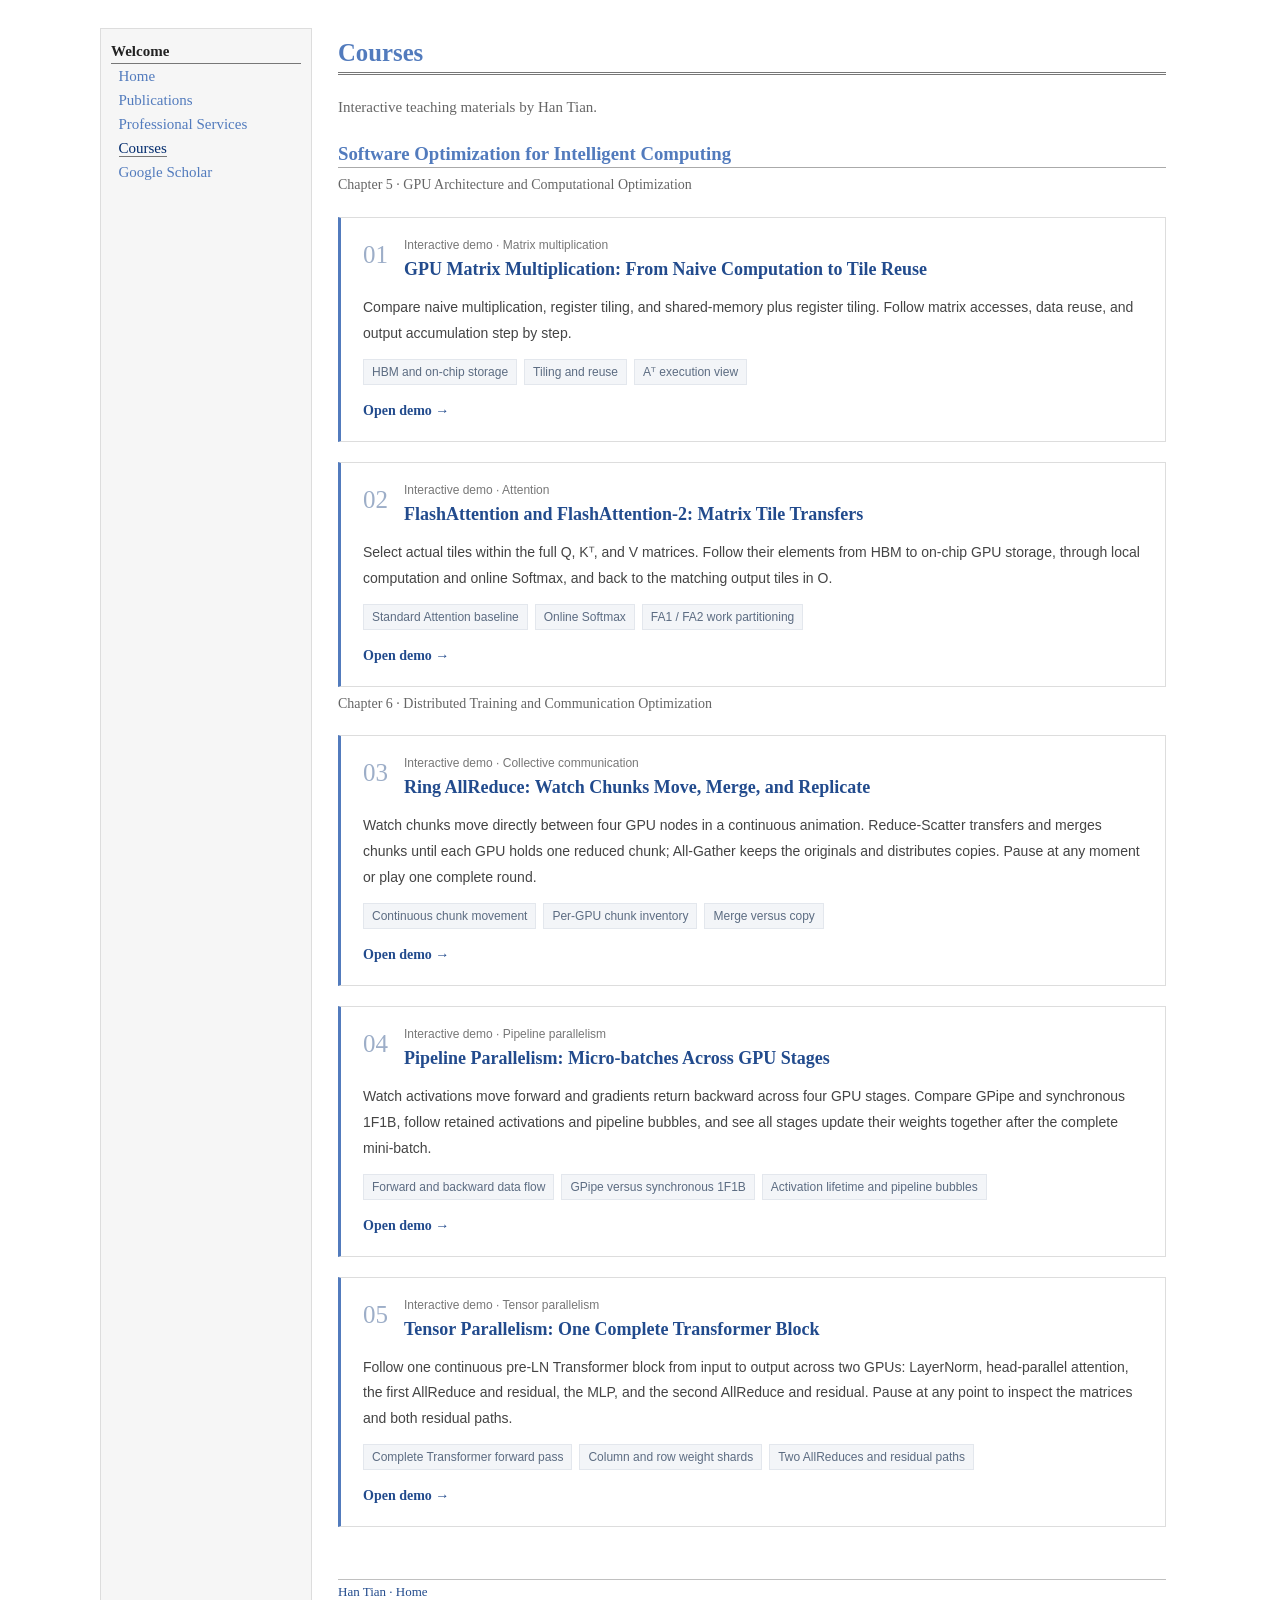
==== courses/index.html @ 41c68da9 "Animate one continuous tensor-parallel Transformer block" ====
<!doctype html><html lang="en"><head><meta charset="utf-8"><meta name="viewport" content="width=device-width, initial-scale=1"><title>Courses | Han Tian</title><meta name="description" content="Interactive course materials: GPU matrix multiplication, FlashAttention, Ring AllReduce, pipeline parallelism, and tensor parallelism."><meta name="author" content="Han Tian"><link rel="stylesheet" href="../stylesheets/styles.css"><link rel="stylesheet" href="courses.css"></head><body><table summary="Page layout" id="tlayout"><tr valign="top"><td id="layout-menu"><nav aria-label="Main navigation">
<div class="menu-category">Welcome</div>
<div class="menu-item"><a href="../index.html">Home</a></div>
<div class="menu-item"><a href="../index.html#publications">Publications</a></div>
<div class="menu-item"><a href="../index.html#services">Professional Services</a></div>
<div class="menu-item"><a href="./" class="current" aria-current="page">Courses</a></div>
<div class="menu-item"><a href="https://scholar.google.com/citations?user=XRZMwv4AAAAJ&amp;hl=en&amp;authuser=1">Google Scholar</a></div>
</nav></td><td id="layout-content"><main>
<div class="course-top"><div id="toptitle"><h1>Courses</h1></div></div>
<p class="intro">Interactive teaching materials by Han Tian.</p>
<section aria-labelledby="course-title">
<h2 id="course-title">Software Optimization for Intelligent Computing</h2>
<p class="course-subtitle">Chapter 5 · GPU Architecture and Computational Optimization</p>
<div class="resource-list">
<article class="resource" aria-labelledby="matmul-title"><div class="resource-heading"><span class="resource-number">01</span><div><p class="resource-type">Interactive demo · Matrix multiplication</p><h3 id="matmul-title"><a href="demos/matmul.html">GPU Matrix Multiplication: From Naive Computation to Tile Reuse</a></h3></div></div>
<p>Compare naive multiplication, register tiling, and shared-memory plus register tiling. Follow matrix accesses, data reuse, and output accumulation step by step.</p>
<ul class="topics"><li>HBM and on-chip storage</li><li>Tiling and reuse</li><li>Aᵀ execution view</li></ul>
<div class="resource-actions"><a class="open-demo" href="demos/matmul.html">Open demo →</a></div></article>
<article class="resource" aria-labelledby="attention-title"><div class="resource-heading"><span class="resource-number">02</span><div><p class="resource-type">Interactive demo · Attention</p><h3 id="attention-title"><a href="demos/flashattention.html">FlashAttention and FlashAttention-2: Matrix Tile Transfers</a></h3></div></div>
<p>Select actual tiles within the full Q, Kᵀ, and V matrices. Follow their elements from HBM to on-chip GPU storage, through local computation and online Softmax, and back to the matching output tiles in O.</p>
<ul class="topics"><li>Standard Attention baseline</li><li>Online Softmax</li><li>FA1 / FA2 work partitioning</li></ul>
<div class="resource-actions"><a class="open-demo" href="demos/flashattention.html">Open demo →</a></div></article>
</div>
<p class="course-subtitle">Chapter 6 · Distributed Training and Communication Optimization</p>
<div class="resource-list">
<article class="resource" aria-labelledby="allreduce-title"><div class="resource-heading"><span class="resource-number">03</span><div><p class="resource-type">Interactive demo · Collective communication</p><h3 id="allreduce-title"><a href="demos/ring-allreduce.html">Ring AllReduce: Watch Chunks Move, Merge, and Replicate</a></h3></div></div>
<p>Watch chunks move directly between four GPU nodes in a continuous animation. Reduce-Scatter transfers and merges chunks until each GPU holds one reduced chunk; All-Gather keeps the originals and distributes copies. Pause at any moment or play one complete round.</p>
<ul class="topics"><li>Continuous chunk movement</li><li>Per-GPU chunk inventory</li><li>Merge versus copy</li></ul>
<div class="resource-actions"><a class="open-demo" href="demos/ring-allreduce.html">Open demo →</a></div></article>
<article class="resource" aria-labelledby="pipeline-title"><div class="resource-heading"><span class="resource-number">04</span><div><p class="resource-type">Interactive demo · Pipeline parallelism</p><h3 id="pipeline-title"><a href="demos/pipeline-parallelism.html">Pipeline Parallelism: Micro-batches Across GPU Stages</a></h3></div></div>
<p>Watch activations move forward and gradients return backward across four GPU stages. Compare GPipe and synchronous 1F1B, follow retained activations and pipeline bubbles, and see all stages update their weights together after the complete mini-batch.</p>
<ul class="topics"><li>Forward and backward data flow</li><li>GPipe versus synchronous 1F1B</li><li>Activation lifetime and pipeline bubbles</li></ul>
<div class="resource-actions"><a class="open-demo" href="demos/pipeline-parallelism.html">Open demo →</a></div></article>
<article class="resource" aria-labelledby="tensor-title"><div class="resource-heading"><span class="resource-number">05</span><div><p class="resource-type">Interactive demo · Tensor parallelism</p><h3 id="tensor-title"><a href="demos/tensor-parallelism.html">Tensor Parallelism: One Complete Transformer Block</a></h3></div></div>
<p>Follow one continuous pre-LN Transformer block from input to output across two GPUs: LayerNorm, head-parallel attention, the first AllReduce and residual, the MLP, and the second AllReduce and residual. Pause at any point to inspect the matrices and both residual paths.</p>
<ul class="topics"><li>Complete Transformer forward pass</li><li>Column and row weight shards</li><li>Two AllReduces and residual paths</li></ul>
<div class="resource-actions"><a class="open-demo" href="demos/tensor-parallelism.html">Open demo →</a></div></article>
</div></section></main>
<div id="footer"><div id="footer-text"><a href="../index.html">Han Tian · Home</a></div></div></td></tr></table>
</body></html>
---- stylesheets/styles.css ----
html {
  scroll-behavior: smooth;
}

body {
  background: #fff;
  color: #222;
  font-family: Georgia, "Times New Roman", serif;
  font-size: 15px;
  line-height: 1.35;
  margin: 0;
  padding: 0 0 18px;
}

a {
  color: #224b8d;
  text-decoration: none;
}

a:hover {
  border-bottom: 1px dotted #777;
}

em {
  font-style: italic;
}

strong,
b {
  font-weight: bold;
}

table#tlayout {
  background: #fff;
  border: none;
  border-collapse: separate;
  border-spacing: 0;
  margin: 28px auto 0;
  max-width: 1080px;
  width: calc(100% - 48px);
}

#layout-menu {
  background: #f6f6f6;
  border: 1px solid #ddd;
  font-size: 15px;
  padding: 9px 10px 14px;
  position: sticky;
  text-align: left;
  top: 20px;
  vertical-align: top;
  white-space: nowrap;
  width: 190px;
}

.menu-category {
  border-bottom: 1px solid #777;
  color: #222;
  font-weight: bold;
  margin-top: 0.7em;
  padding: 0.2em 0 0.1em;
}

.menu-category:first-child {
  margin-top: 0;
}

.menu-item {
  padding-left: 16px;
  text-indent: -16px;
}

#layout-menu a {
  color: #527bbd;
  line-height: 1.6;
  margin-left: 0.5em;
}

#layout-menu a.current {
  border-bottom: 1px solid #777;
  color: #022b6d;
}

#layout-content {
  background: #fff;
  border: none;
  padding: 0 14px 0 26px;
  text-align: left;
  vertical-align: top;
}

#toptitle {
  border-bottom: 3px double #777;
  margin-bottom: 1.5em;
  padding-bottom: 0.2em;
}

h1,
h2,
h3 {
  color: #527bbd;
  line-height: 1.05;
}

h1 {
  border-bottom: none;
  font-size: 165%;
  margin: 0.5em 0 0;
  padding: 0 0 0.1em;
}

h2 {
  border-bottom: 1px solid #aaa;
  font-size: 125%;
  margin: 0.85em 0 0.35em;
  padding: 0.55em 0 0.2em;
}

h3 {
  border-bottom: none;
  font-size: 110%;
  margin: 0.8em 0 0.35em;
  padding: 0.35em 0 0;
}

p {
  margin: 0 0 0.8em;
  padding: 0;
}

ul,
ol {
  margin: 0.2em 0 0.9em 1.5em;
  padding: 0;
}

ul {
  list-style-position: outside;
  list-style-type: square;
}

li {
  margin: 0 0 0.25em;
}

li p {
  margin-bottom: 0.35em;
}

small {
  font-size: 85%;
}

img {
  border: none;
  max-width: 100%;
}

table.imgtable,
table.imgtable td {
  border: none;
  text-align: left;
}

table.imgtable {
  border-collapse: collapse;
  margin: 0 0 1.1em;
  width: auto;
}

table.imgtable td {
  padding: 0 18px 0 0;
  vertical-align: top;
}

.profile-photo {
  background: #fff;
  border: 1px solid #ddd;
  height: 220px;
  object-fit: cover;
  padding: 3px;
  width: 220px;
}

.profile-info {
  min-width: 340px;
}

.profile-title {
  font-size: 1.25em;
}

#news-list li {
  display: none;
}

#news-list li:nth-child(-n+5) {
  display: list-item;
}

#toggle-news {
  display: inline-block;
  margin: -0.2em 0 0.8em;
}

.service-columns {
  display: grid;
  gap: 0 36px;
  grid-template-columns: repeat(2, minmax(240px, 1fr));
  margin: 0.25em 0 0.9em;
}

.service-section h3 {
  color: #222;
  font-size: 105%;
  margin: 0.15em 0 0.25em;
  padding-top: 0;
}

.service-section ul {
  margin-bottom: 0.45em;
}

#footer {
  border-top: 1px solid #c0c0c0;
  color: #999;
  font-size: small;
  margin-top: 4em;
  padding-top: 0.2em;
}

#footer-text {
  padding-bottom: 8px;
}

@media print {
  #layout-menu {
    display: none;
  }
}

@media screen and (max-width: 820px) {
  body {
    font-size: 15px;
  }

  table#tlayout,
  table#tlayout tbody,
  table#tlayout tr,
  #layout-menu,
  #layout-content {
    display: block;
    width: auto;
  }

  table#tlayout {
    margin-top: 14px;
    width: calc(100% - 28px);
  }

  #layout-menu {
    margin-bottom: 18px;
    position: static;
    white-space: normal;
  }

  .menu-item {
    display: inline-block;
    margin-right: 14px;
  }

  #layout-content {
    padding: 0;
  }

  table.imgtable,
  table.imgtable tbody,
  table.imgtable tr,
  table.imgtable td {
    display: block;
    width: auto;
  }

  table.imgtable td {
    padding: 0;
  }

  .profile-photo {
    height: auto;
    margin-bottom: 12px;
    max-width: 220px;
    width: 70vw;
  }

  .profile-info {
    min-width: 0;
  }

  .service-columns {
    grid-template-columns: 1fr;
  }
}
---- courses/courses.css ----
.intro,.course-subtitle{color:#666}.course-subtitle{font-size:14px;margin-top:8px}.resource-list{margin-top:22px;display:grid;gap:20px}.resource{border:1px solid #ddd;border-left:3px solid #527bbd;padding:20px 22px;background:#fff}.resource-heading{display:flex;gap:16px;align-items:flex-start;margin-bottom:12px}.resource-number{font-size:25px;color:#9daec8;line-height:1.35}.resource-type{font:12px -apple-system,BlinkMacSystemFont,sans-serif;color:#777;margin-bottom:4px}.resource h3{font-size:18px;line-height:1.5;margin:0;padding:0}.resource>p{font-family:-apple-system,BlinkMacSystemFont,"PingFang SC","Microsoft YaHei",sans-serif;font-size:14px;line-height:1.85;color:#444}.topics{list-style:none;display:flex;gap:7px;flex-wrap:wrap;margin:12px 0 17px}.topics li{font:12px -apple-system,BlinkMacSystemFont,sans-serif;background:#f3f5f8;border:1px solid #e3e7ed;color:#5c6c82;padding:5px 8px;margin:0}.resource-actions{display:flex;gap:20px;flex-wrap:wrap;align-items:center;font-size:14px}.open-demo{font-weight:bold}a:focus-visible{outline:2px solid #527bbd;outline-offset:4px}@media(max-width:600px){.resource{padding:16px 14px}.resource-heading{gap:10px}.resource h3{font-size:16px}.resource-actions{gap:13px;font-size:13px}.resource-number{font-size:20px}}
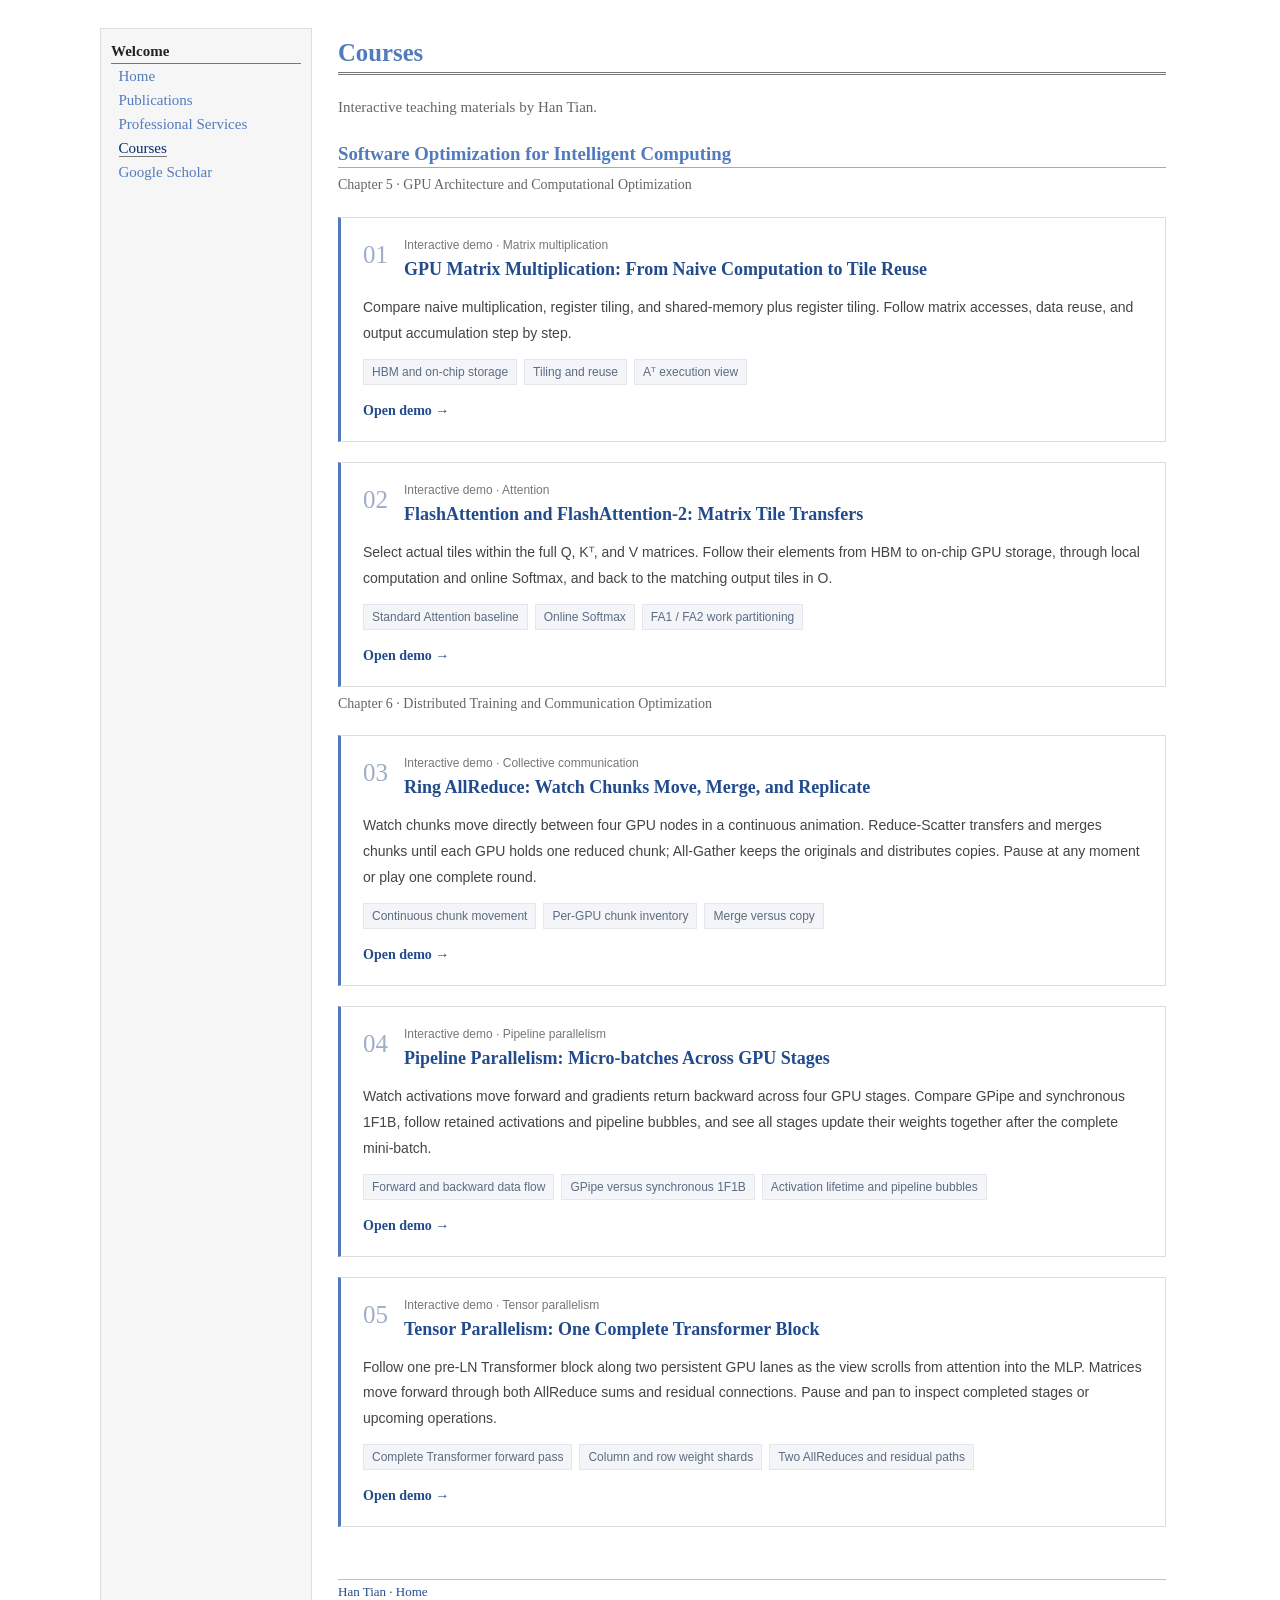
==== commit becb8f38: "Scroll tensor-parallel block forward along persistent GPU lanes" ====
--- a/courses/index.html
+++ b/courses/index.html
@@ -32,7 +32,7 @@
 <ul class="topics"><li>Forward and backward data flow</li><li>GPipe versus synchronous 1F1B</li><li>Activation lifetime and pipeline bubbles</li></ul>
 <div class="resource-actions"><a class="open-demo" href="demos/pipeline-parallelism.html">Open demo →</a></div></article>
 <article class="resource" aria-labelledby="tensor-title"><div class="resource-heading"><span class="resource-number">05</span><div><p class="resource-type">Interactive demo · Tensor parallelism</p><h3 id="tensor-title"><a href="demos/tensor-parallelism.html">Tensor Parallelism: One Complete Transformer Block</a></h3></div></div>
-<p>Follow one continuous pre-LN Transformer block from input to output across two GPUs: LayerNorm, head-parallel attention, the first AllReduce and residual, the MLP, and the second AllReduce and residual. Pause at any point to inspect the matrices and both residual paths.</p>
+<p>Follow one pre-LN Transformer block along two persistent GPU lanes as the view scrolls from attention into the MLP. Matrices move forward through both AllReduce sums and residual connections. Pause and pan to inspect completed stages or upcoming operations.</p>
 <ul class="topics"><li>Complete Transformer forward pass</li><li>Column and row weight shards</li><li>Two AllReduces and residual paths</li></ul>
 <div class="resource-actions"><a class="open-demo" href="demos/tensor-parallelism.html">Open demo →</a></div></article>
 </div></section></main>
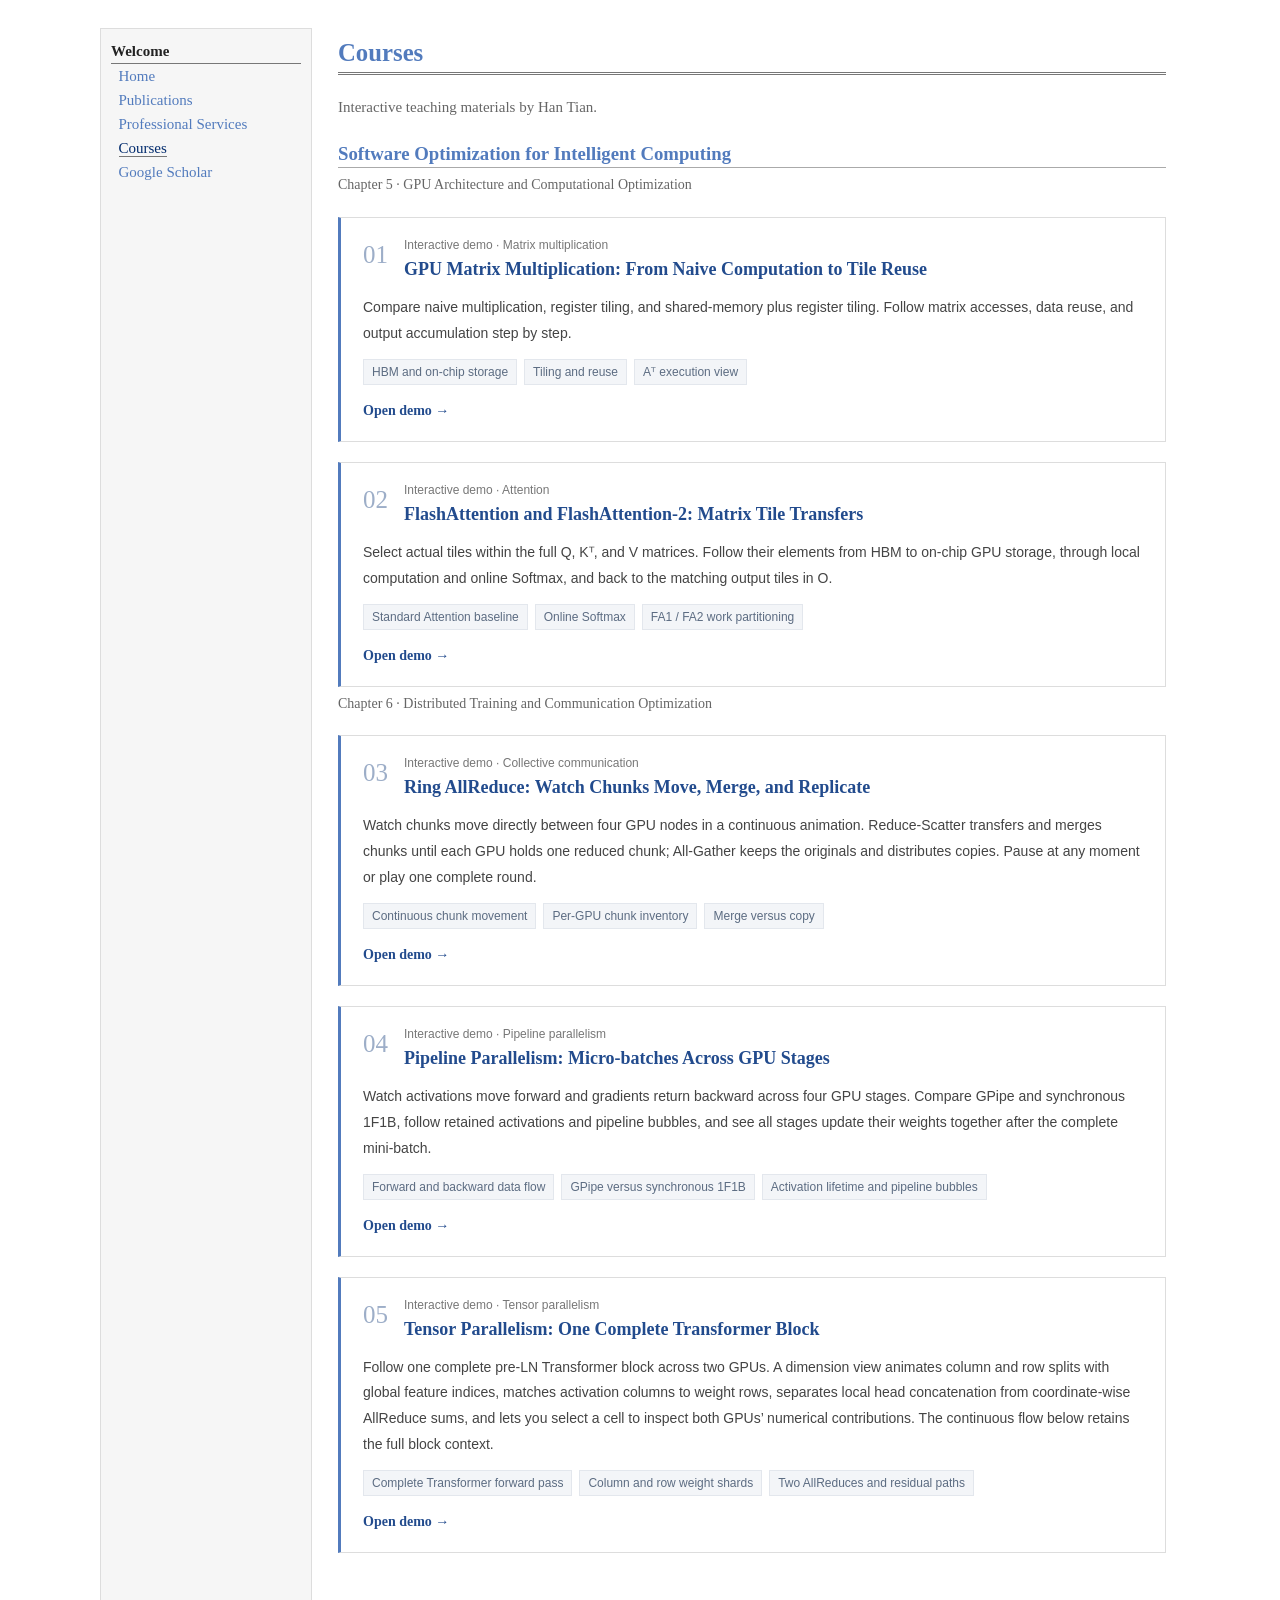
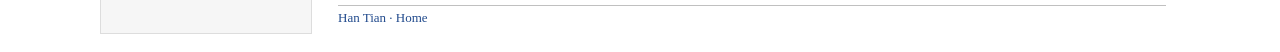
==== commit fd451b9d: "Animate indexed tensor splits and coordinate-wise reductions" ====
--- a/courses/index.html
+++ b/courses/index.html
@@ -32,7 +32,7 @@
 <ul class="topics"><li>Forward and backward data flow</li><li>GPipe versus synchronous 1F1B</li><li>Activation lifetime and pipeline bubbles</li></ul>
 <div class="resource-actions"><a class="open-demo" href="demos/pipeline-parallelism.html">Open demo →</a></div></article>
 <article class="resource" aria-labelledby="tensor-title"><div class="resource-heading"><span class="resource-number">05</span><div><p class="resource-type">Interactive demo · Tensor parallelism</p><h3 id="tensor-title"><a href="demos/tensor-parallelism.html">Tensor Parallelism: One Complete Transformer Block</a></h3></div></div>
-<p>Follow one pre-LN Transformer block along two persistent GPU lanes as the view scrolls from attention into the MLP. Matrices move forward through both AllReduce sums and residual connections. Pause and pan to inspect completed stages or upcoming operations.</p>
+<p>Follow one complete pre-LN Transformer block across two GPUs. A dimension view animates column and row splits with global feature indices, matches activation columns to weight rows, separates local head concatenation from coordinate-wise AllReduce sums, and lets you select a cell to inspect both GPUs’ numerical contributions. The continuous flow below retains the full block context.</p>
 <ul class="topics"><li>Complete Transformer forward pass</li><li>Column and row weight shards</li><li>Two AllReduces and residual paths</li></ul>
 <div class="resource-actions"><a class="open-demo" href="demos/tensor-parallelism.html">Open demo →</a></div></article>
 </div></section></main>
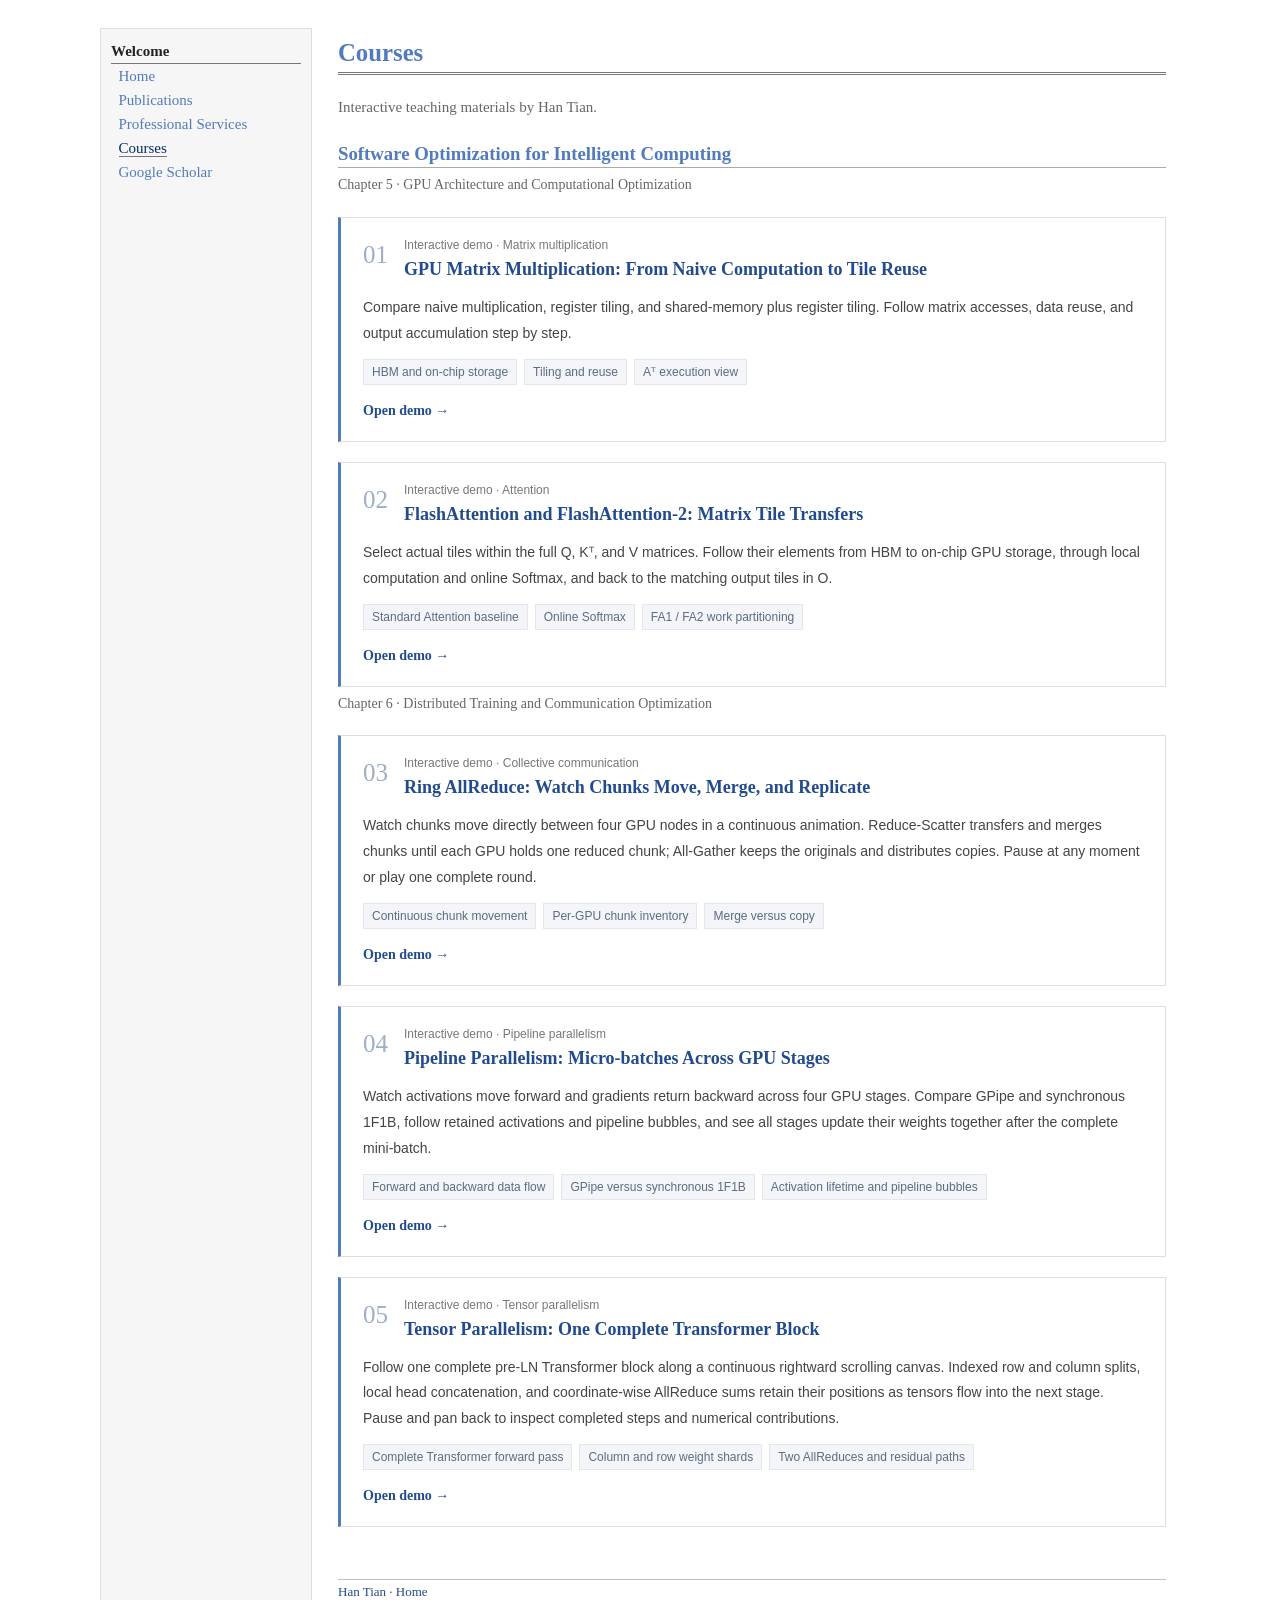
==== commit 3cf781ee: "Keep dimension details on one continuous scrolling canvas" ====
--- a/courses/index.html
+++ b/courses/index.html
@@ -32,7 +32,7 @@
 <ul class="topics"><li>Forward and backward data flow</li><li>GPipe versus synchronous 1F1B</li><li>Activation lifetime and pipeline bubbles</li></ul>
 <div class="resource-actions"><a class="open-demo" href="demos/pipeline-parallelism.html">Open demo →</a></div></article>
 <article class="resource" aria-labelledby="tensor-title"><div class="resource-heading"><span class="resource-number">05</span><div><p class="resource-type">Interactive demo · Tensor parallelism</p><h3 id="tensor-title"><a href="demos/tensor-parallelism.html">Tensor Parallelism: One Complete Transformer Block</a></h3></div></div>
-<p>Follow one complete pre-LN Transformer block across two GPUs. A dimension view animates column and row splits with global feature indices, matches activation columns to weight rows, separates local head concatenation from coordinate-wise AllReduce sums, and lets you select a cell to inspect both GPUs’ numerical contributions. The continuous flow below retains the full block context.</p>
+<p>Follow one complete pre-LN Transformer block along a continuous rightward scrolling canvas. Indexed row and column splits, local head concatenation, and coordinate-wise AllReduce sums retain their positions as tensors flow into the next stage. Pause and pan back to inspect completed steps and numerical contributions.</p>
 <ul class="topics"><li>Complete Transformer forward pass</li><li>Column and row weight shards</li><li>Two AllReduces and residual paths</li></ul>
 <div class="resource-actions"><a class="open-demo" href="demos/tensor-parallelism.html">Open demo →</a></div></article>
 </div></section></main>
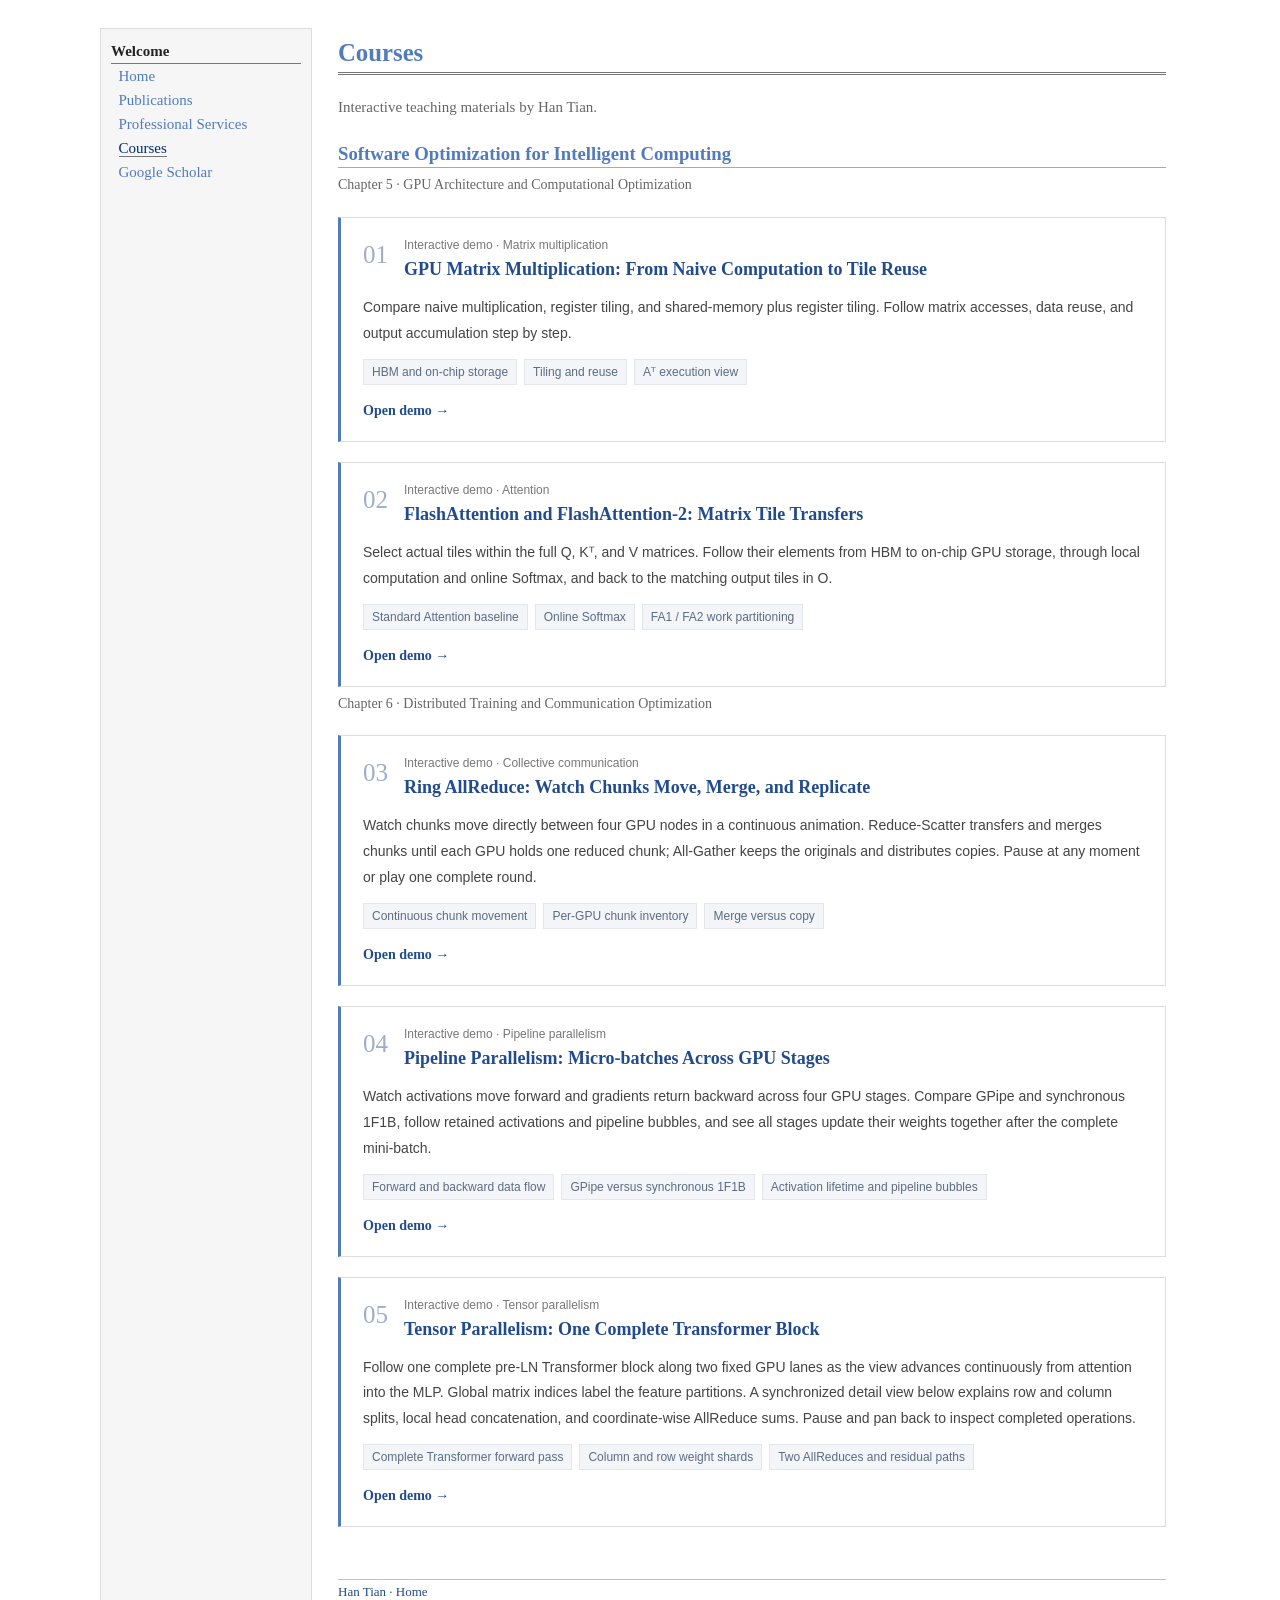
==== commit 2b67451b: "Restore compact continuous GPU-lane scrolling" ====
--- a/courses/index.html
+++ b/courses/index.html
@@ -32,7 +32,7 @@
 <ul class="topics"><li>Forward and backward data flow</li><li>GPipe versus synchronous 1F1B</li><li>Activation lifetime and pipeline bubbles</li></ul>
 <div class="resource-actions"><a class="open-demo" href="demos/pipeline-parallelism.html">Open demo →</a></div></article>
 <article class="resource" aria-labelledby="tensor-title"><div class="resource-heading"><span class="resource-number">05</span><div><p class="resource-type">Interactive demo · Tensor parallelism</p><h3 id="tensor-title"><a href="demos/tensor-parallelism.html">Tensor Parallelism: One Complete Transformer Block</a></h3></div></div>
-<p>Follow one complete pre-LN Transformer block along a continuous rightward scrolling canvas. Indexed row and column splits, local head concatenation, and coordinate-wise AllReduce sums retain their positions as tensors flow into the next stage. Pause and pan back to inspect completed steps and numerical contributions.</p>
+<p>Follow one complete pre-LN Transformer block along two fixed GPU lanes as the view advances continuously from attention into the MLP. Global matrix indices label the feature partitions. A synchronized detail view below explains row and column splits, local head concatenation, and coordinate-wise AllReduce sums. Pause and pan back to inspect completed operations.</p>
 <ul class="topics"><li>Complete Transformer forward pass</li><li>Column and row weight shards</li><li>Two AllReduces and residual paths</li></ul>
 <div class="resource-actions"><a class="open-demo" href="demos/tensor-parallelism.html">Open demo →</a></div></article>
 </div></section></main>
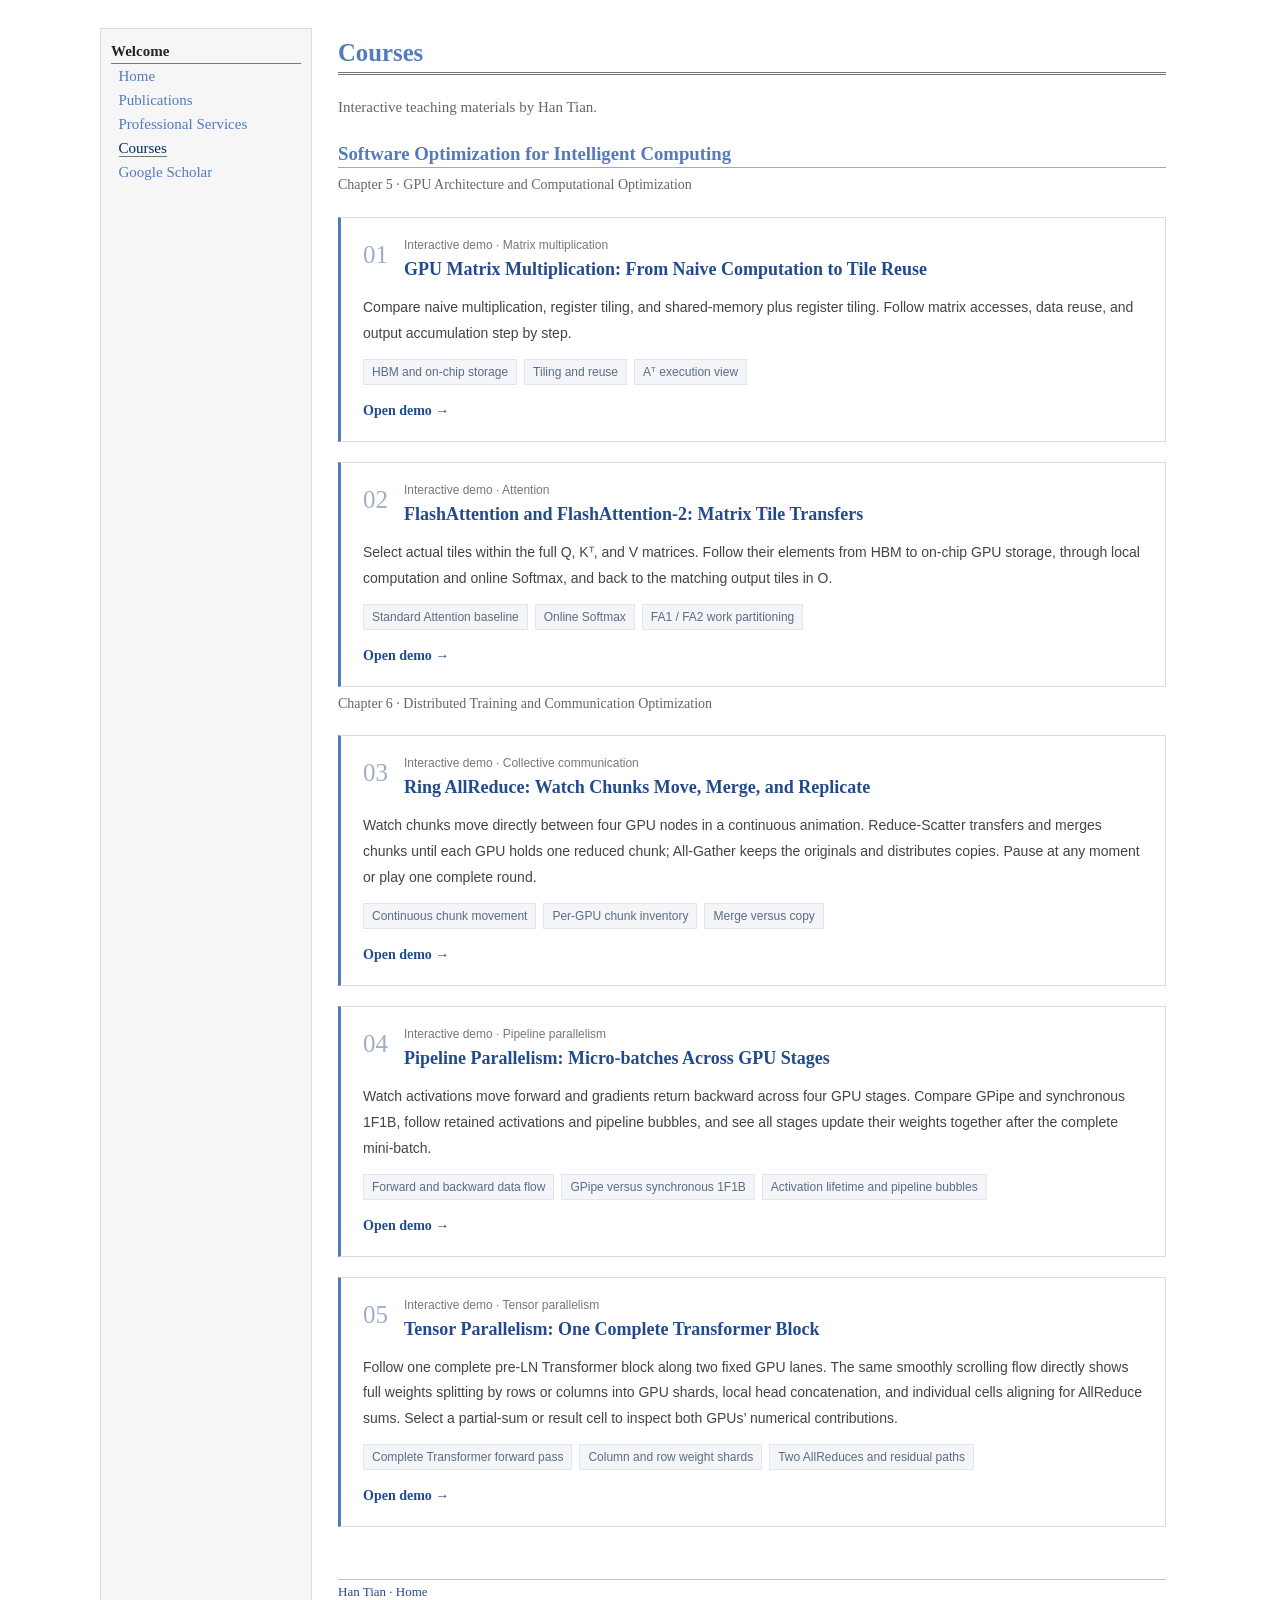
==== commit 234f810b: "Integrate tensor cuts and reductions into the continuous GPU flow" ====
--- a/courses/index.html
+++ b/courses/index.html
@@ -32,7 +32,7 @@
 <ul class="topics"><li>Forward and backward data flow</li><li>GPipe versus synchronous 1F1B</li><li>Activation lifetime and pipeline bubbles</li></ul>
 <div class="resource-actions"><a class="open-demo" href="demos/pipeline-parallelism.html">Open demo →</a></div></article>
 <article class="resource" aria-labelledby="tensor-title"><div class="resource-heading"><span class="resource-number">05</span><div><p class="resource-type">Interactive demo · Tensor parallelism</p><h3 id="tensor-title"><a href="demos/tensor-parallelism.html">Tensor Parallelism: One Complete Transformer Block</a></h3></div></div>
-<p>Follow one complete pre-LN Transformer block along two fixed GPU lanes as the view advances continuously from attention into the MLP. Global matrix indices label the feature partitions. A synchronized detail view below explains row and column splits, local head concatenation, and coordinate-wise AllReduce sums. Pause and pan back to inspect completed operations.</p>
+<p>Follow one complete pre-LN Transformer block along two fixed GPU lanes. The same smoothly scrolling flow directly shows full weights splitting by rows or columns into GPU shards, local head concatenation, and individual cells aligning for AllReduce sums. Select a partial-sum or result cell to inspect both GPUs’ numerical contributions.</p>
 <ul class="topics"><li>Complete Transformer forward pass</li><li>Column and row weight shards</li><li>Two AllReduces and residual paths</li></ul>
 <div class="resource-actions"><a class="open-demo" href="demos/tensor-parallelism.html">Open demo →</a></div></article>
 </div></section></main>
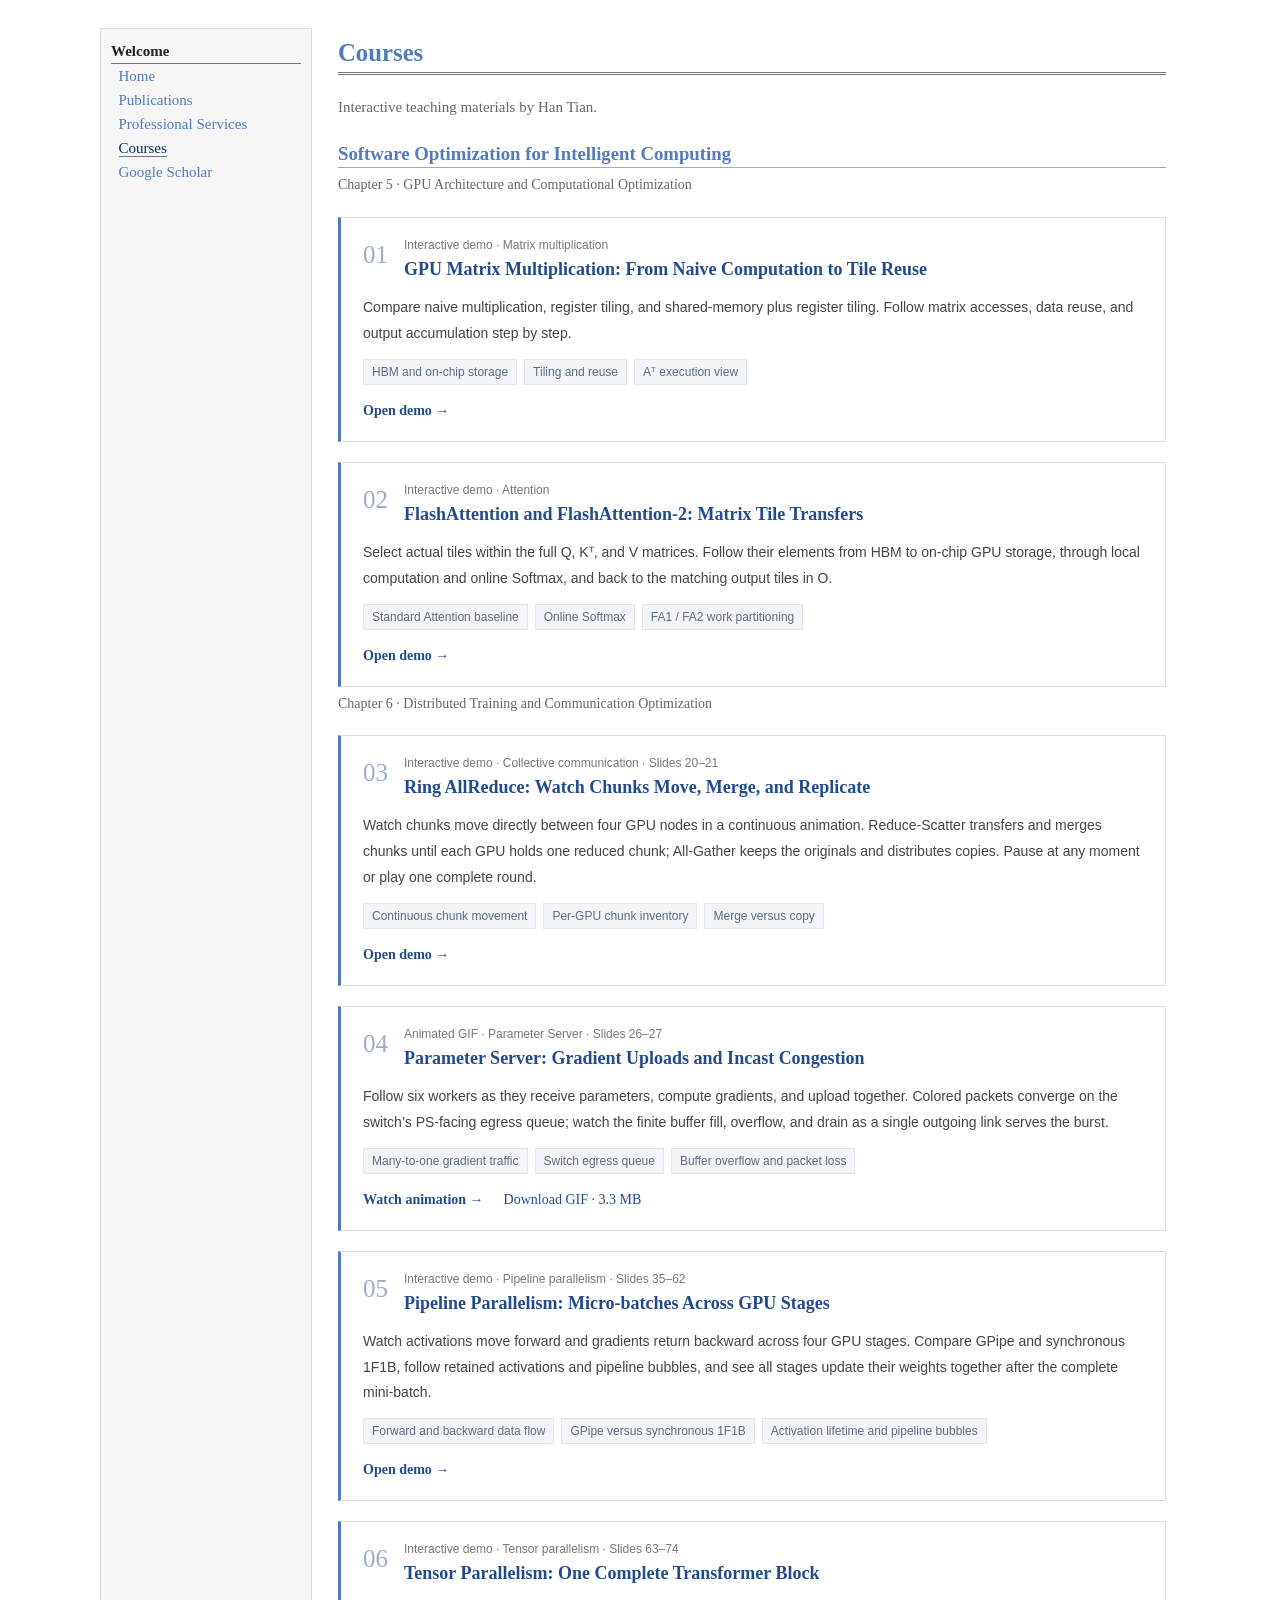
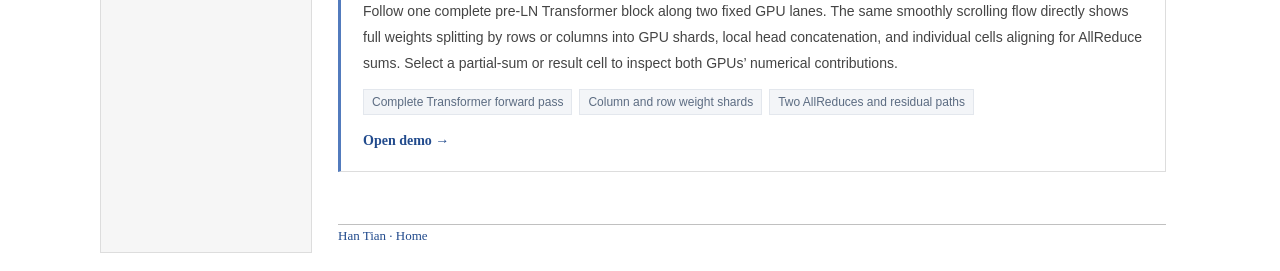
==== commit c76f973e: "Publish Parameter Server incast animation in course order" ====
--- a/courses/index.html
+++ b/courses/index.html
@@ -1,4 +1,4 @@
-<!doctype html><html lang="en"><head><meta charset="utf-8"><meta name="viewport" content="width=device-width, initial-scale=1"><title>Courses | Han Tian</title><meta name="description" content="Interactive course materials: GPU matrix multiplication, FlashAttention, Ring AllReduce, pipeline parallelism, and tensor parallelism."><meta name="author" content="Han Tian"><link rel="stylesheet" href="../stylesheets/styles.css"><link rel="stylesheet" href="courses.css"></head><body><table summary="Page layout" id="tlayout"><tr valign="top"><td id="layout-menu"><nav aria-label="Main navigation">
+<!doctype html><html lang="en"><head><meta charset="utf-8"><meta name="viewport" content="width=device-width, initial-scale=1"><title>Courses | Han Tian</title><meta name="description" content="Interactive course materials: GPU matrix multiplication, FlashAttention, Ring AllReduce, Parameter Server incast, pipeline parallelism, and tensor parallelism."><meta name="author" content="Han Tian"><link rel="stylesheet" href="../stylesheets/styles.css"><link rel="stylesheet" href="courses.css"></head><body><table summary="Page layout" id="tlayout"><tr valign="top"><td id="layout-menu"><nav aria-label="Main navigation">
 <div class="menu-category">Welcome</div>
 <div class="menu-item"><a href="../index.html">Home</a></div>
 <div class="menu-item"><a href="../index.html#publications">Publications</a></div>
@@ -23,15 +23,19 @@
 </div>
 <p class="course-subtitle">Chapter 6 · Distributed Training and Communication Optimization</p>
 <div class="resource-list">
-<article class="resource" aria-labelledby="allreduce-title"><div class="resource-heading"><span class="resource-number">03</span><div><p class="resource-type">Interactive demo · Collective communication</p><h3 id="allreduce-title"><a href="demos/ring-allreduce.html">Ring AllReduce: Watch Chunks Move, Merge, and Replicate</a></h3></div></div>
+<article class="resource" aria-labelledby="allreduce-title"><div class="resource-heading"><span class="resource-number">03</span><div><p class="resource-type">Interactive demo · Collective communication · Slides 20–21</p><h3 id="allreduce-title"><a href="demos/ring-allreduce.html">Ring AllReduce: Watch Chunks Move, Merge, and Replicate</a></h3></div></div>
 <p>Watch chunks move directly between four GPU nodes in a continuous animation. Reduce-Scatter transfers and merges chunks until each GPU holds one reduced chunk; All-Gather keeps the originals and distributes copies. Pause at any moment or play one complete round.</p>
 <ul class="topics"><li>Continuous chunk movement</li><li>Per-GPU chunk inventory</li><li>Merge versus copy</li></ul>
 <div class="resource-actions"><a class="open-demo" href="demos/ring-allreduce.html">Open demo →</a></div></article>
-<article class="resource" aria-labelledby="pipeline-title"><div class="resource-heading"><span class="resource-number">04</span><div><p class="resource-type">Interactive demo · Pipeline parallelism</p><h3 id="pipeline-title"><a href="demos/pipeline-parallelism.html">Pipeline Parallelism: Micro-batches Across GPU Stages</a></h3></div></div>
+<article class="resource" aria-labelledby="incast-title"><div class="resource-heading"><span class="resource-number">04</span><div><p class="resource-type">Animated GIF · Parameter Server · Slides 26–27</p><h3 id="incast-title"><a href="demos/parameter-server-incast.html">Parameter Server: Gradient Uploads and Incast Congestion</a></h3></div></div>
+<p>Follow six workers as they receive parameters, compute gradients, and upload together. Colored packets converge on the switch’s PS-facing egress queue; watch the finite buffer fill, overflow, and drain as a single outgoing link serves the burst.</p>
+<ul class="topics"><li>Many-to-one gradient traffic</li><li>Switch egress queue</li><li>Buffer overflow and packet loss</li></ul>
+<div class="resource-actions"><a class="open-demo" href="demos/parameter-server-incast.html">Watch animation →</a><a href="demos/assets/parameter-server-incast.gif" download="parameter-server-incast.gif">Download GIF · 3.3 MB</a></div></article>
+<article class="resource" aria-labelledby="pipeline-title"><div class="resource-heading"><span class="resource-number">05</span><div><p class="resource-type">Interactive demo · Pipeline parallelism · Slides 35–62</p><h3 id="pipeline-title"><a href="demos/pipeline-parallelism.html">Pipeline Parallelism: Micro-batches Across GPU Stages</a></h3></div></div>
 <p>Watch activations move forward and gradients return backward across four GPU stages. Compare GPipe and synchronous 1F1B, follow retained activations and pipeline bubbles, and see all stages update their weights together after the complete mini-batch.</p>
 <ul class="topics"><li>Forward and backward data flow</li><li>GPipe versus synchronous 1F1B</li><li>Activation lifetime and pipeline bubbles</li></ul>
 <div class="resource-actions"><a class="open-demo" href="demos/pipeline-parallelism.html">Open demo →</a></div></article>
-<article class="resource" aria-labelledby="tensor-title"><div class="resource-heading"><span class="resource-number">05</span><div><p class="resource-type">Interactive demo · Tensor parallelism</p><h3 id="tensor-title"><a href="demos/tensor-parallelism.html">Tensor Parallelism: One Complete Transformer Block</a></h3></div></div>
+<article class="resource" aria-labelledby="tensor-title"><div class="resource-heading"><span class="resource-number">06</span><div><p class="resource-type">Interactive demo · Tensor parallelism · Slides 63–74</p><h3 id="tensor-title"><a href="demos/tensor-parallelism.html">Tensor Parallelism: One Complete Transformer Block</a></h3></div></div>
 <p>Follow one complete pre-LN Transformer block along two fixed GPU lanes. The same smoothly scrolling flow directly shows full weights splitting by rows or columns into GPU shards, local head concatenation, and individual cells aligning for AllReduce sums. Select a partial-sum or result cell to inspect both GPUs’ numerical contributions.</p>
 <ul class="topics"><li>Complete Transformer forward pass</li><li>Column and row weight shards</li><li>Two AllReduces and residual paths</li></ul>
 <div class="resource-actions"><a class="open-demo" href="demos/tensor-parallelism.html">Open demo →</a></div></article>
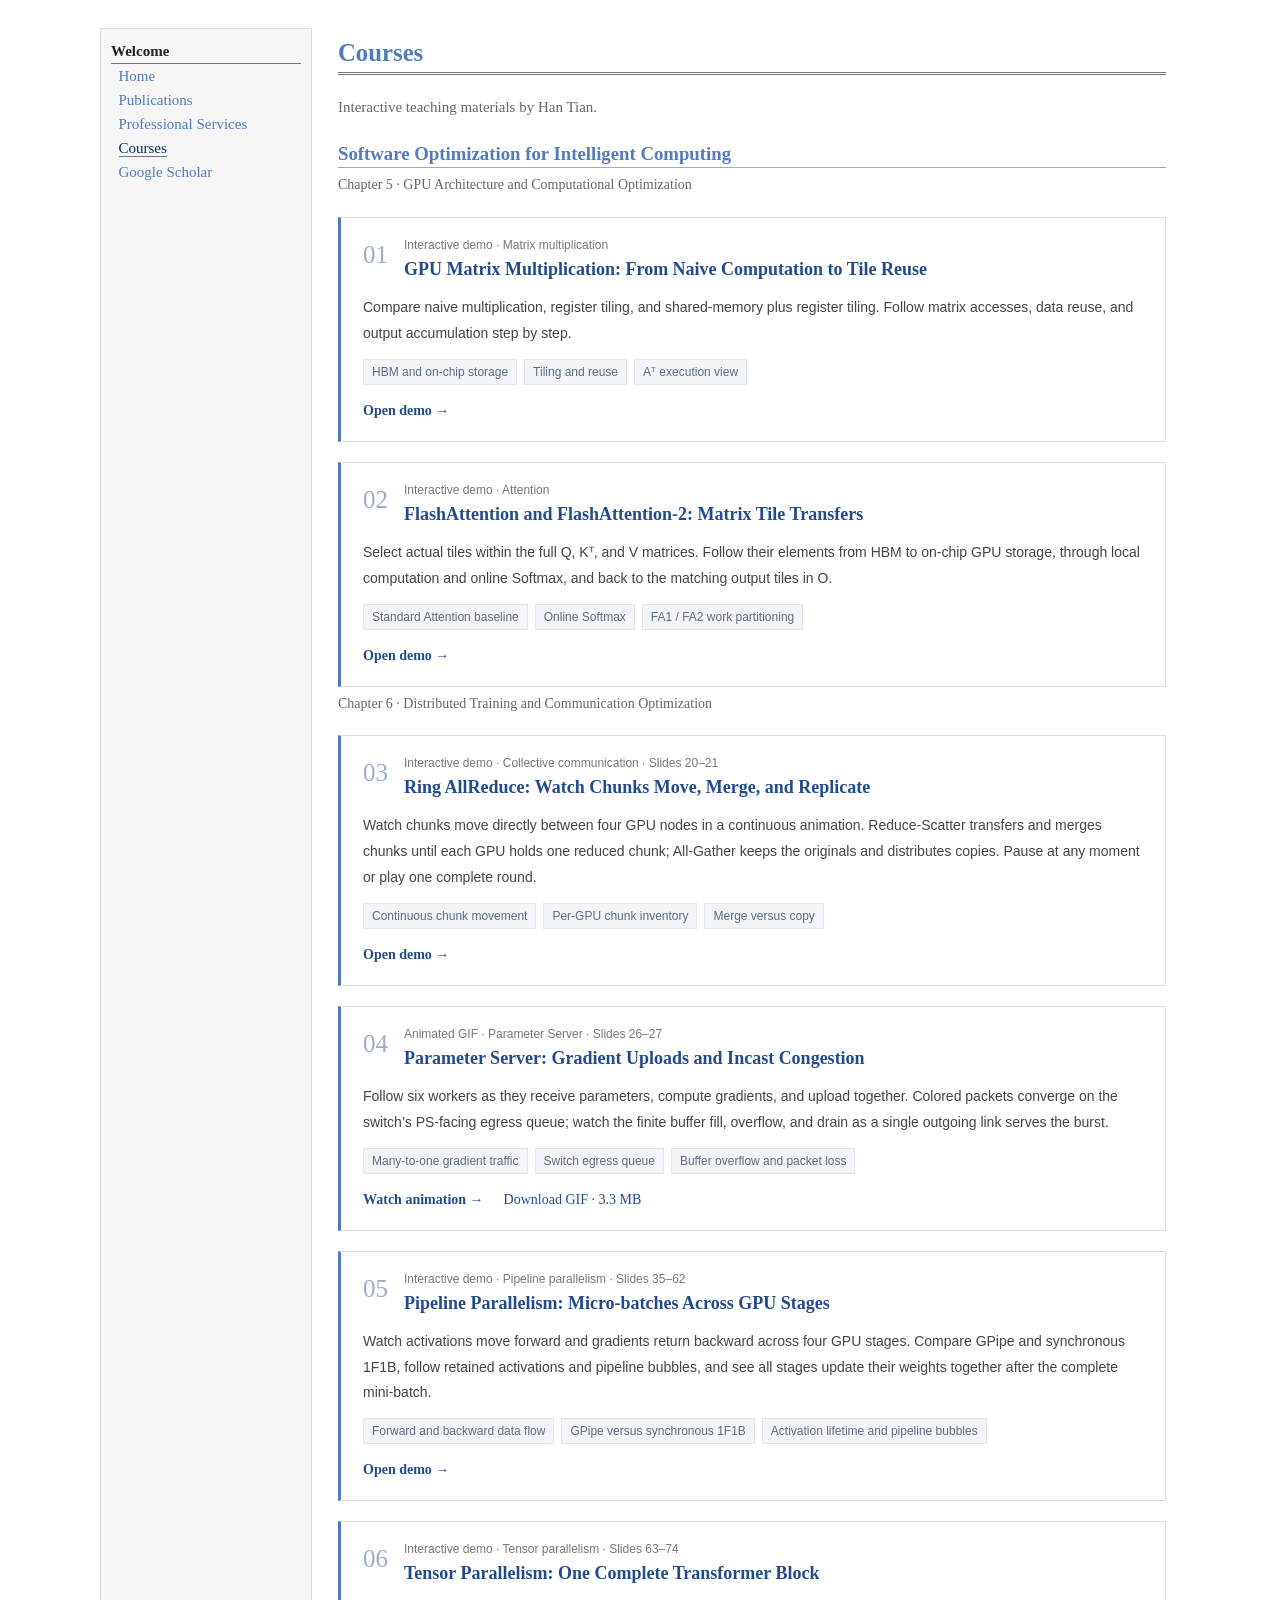
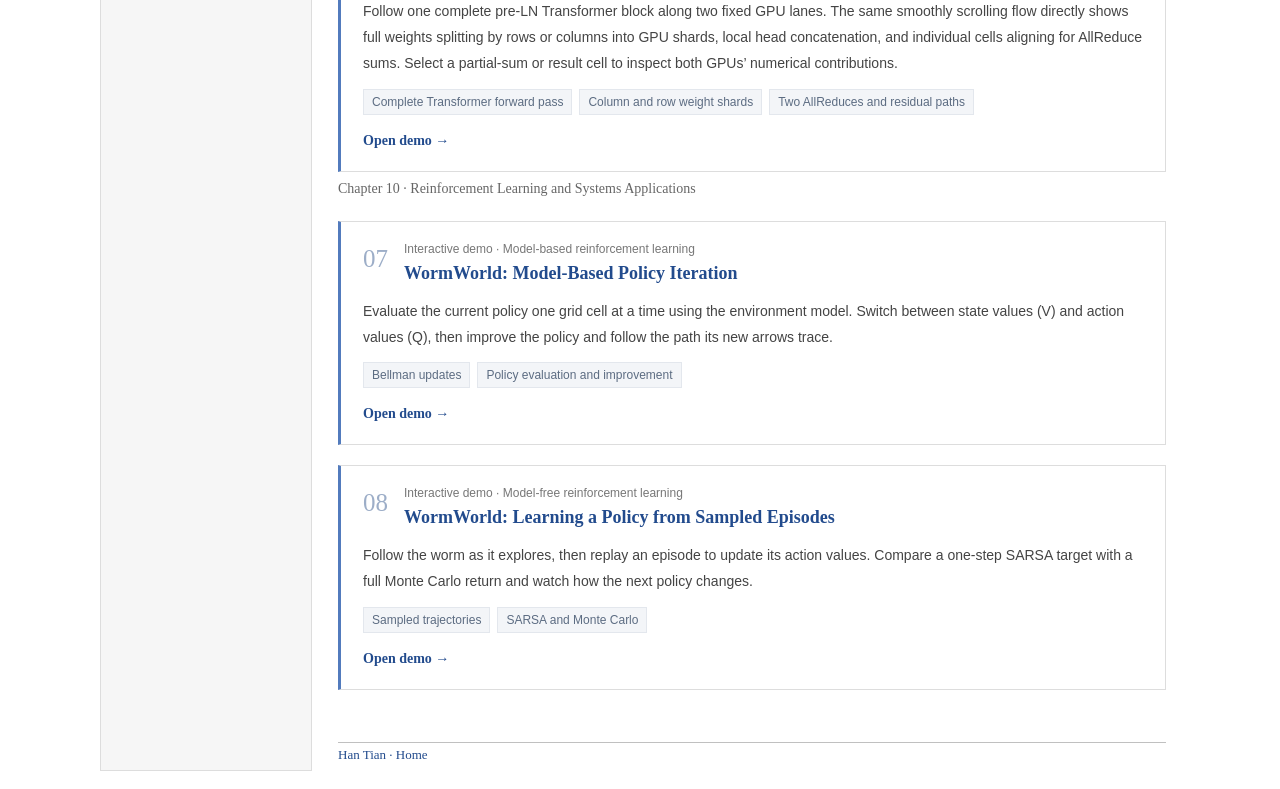
==== commit 7b423b4e: "Publish WormWorld policy iteration demos for Chapter 10" ====
--- a/courses/index.html
+++ b/courses/index.html
@@ -1,4 +1,4 @@
-<!doctype html><html lang="en"><head><meta charset="utf-8"><meta name="viewport" content="width=device-width, initial-scale=1"><title>Courses | Han Tian</title><meta name="description" content="Interactive course materials: GPU matrix multiplication, FlashAttention, Ring AllReduce, Parameter Server incast, pipeline parallelism, and tensor parallelism."><meta name="author" content="Han Tian"><link rel="stylesheet" href="../stylesheets/styles.css"><link rel="stylesheet" href="courses.css"></head><body><table summary="Page layout" id="tlayout"><tr valign="top"><td id="layout-menu"><nav aria-label="Main navigation">
+<!doctype html><html lang="en"><head><meta charset="utf-8"><meta name="viewport" content="width=device-width, initial-scale=1"><title>Courses | Han Tian</title><meta name="description" content="Interactive course materials: GPU matrix multiplication, FlashAttention, Ring AllReduce, Parameter Server incast, pipeline and tensor parallelism, and model-based and model-free policy iteration in WormWorld."><meta name="author" content="Han Tian"><link rel="stylesheet" href="../stylesheets/styles.css"><link rel="stylesheet" href="courses.css"></head><body><table summary="Page layout" id="tlayout"><tr valign="top"><td id="layout-menu"><nav aria-label="Main navigation">
 <div class="menu-category">Welcome</div>
 <div class="menu-item"><a href="../index.html">Home</a></div>
 <div class="menu-item"><a href="../index.html#publications">Publications</a></div>
@@ -39,6 +39,17 @@
 <p>Follow one complete pre-LN Transformer block along two fixed GPU lanes. The same smoothly scrolling flow directly shows full weights splitting by rows or columns into GPU shards, local head concatenation, and individual cells aligning for AllReduce sums. Select a partial-sum or result cell to inspect both GPUs’ numerical contributions.</p>
 <ul class="topics"><li>Complete Transformer forward pass</li><li>Column and row weight shards</li><li>Two AllReduces and residual paths</li></ul>
 <div class="resource-actions"><a class="open-demo" href="demos/tensor-parallelism.html">Open demo →</a></div></article>
+</div>
+<p class="course-subtitle" id="reinforcement-learning">Chapter 10 · Reinforcement Learning and Systems Applications</p>
+<div class="resource-list">
+<article class="resource" aria-labelledby="wormworld-model-title"><div class="resource-heading"><span class="resource-number">07</span><div><p class="resource-type">Interactive demo · Model-based reinforcement learning</p><h3 id="wormworld-model-title"><a href="demos/wormworld-policy-iteration.html">WormWorld: Model-Based Policy Iteration</a></h3></div></div>
+<p>Evaluate the current policy one grid cell at a time using the environment model. Switch between state values (V) and action values (Q), then improve the policy and follow the path its new arrows trace.</p>
+<ul class="topics"><li>Bellman updates</li><li>Policy evaluation and improvement</li></ul>
+<div class="resource-actions"><a class="open-demo" href="demos/wormworld-policy-iteration.html">Open demo →</a></div></article>
+<article class="resource" aria-labelledby="wormworld-sample-title"><div class="resource-heading"><span class="resource-number">08</span><div><p class="resource-type">Interactive demo · Model-free reinforcement learning</p><h3 id="wormworld-sample-title"><a href="demos/wormworld-sample-policy-iteration.html">WormWorld: Learning a Policy from Sampled Episodes</a></h3></div></div>
+<p>Follow the worm as it explores, then replay an episode to update its action values. Compare a one-step SARSA target with a full Monte Carlo return and watch how the next policy changes.</p>
+<ul class="topics"><li>Sampled trajectories</li><li>SARSA and Monte Carlo</li></ul>
+<div class="resource-actions"><a class="open-demo" href="demos/wormworld-sample-policy-iteration.html">Open demo →</a></div></article>
 </div></section></main>
 <div id="footer"><div id="footer-text"><a href="../index.html">Han Tian · Home</a></div></div></td></tr></table>
 </body></html>
